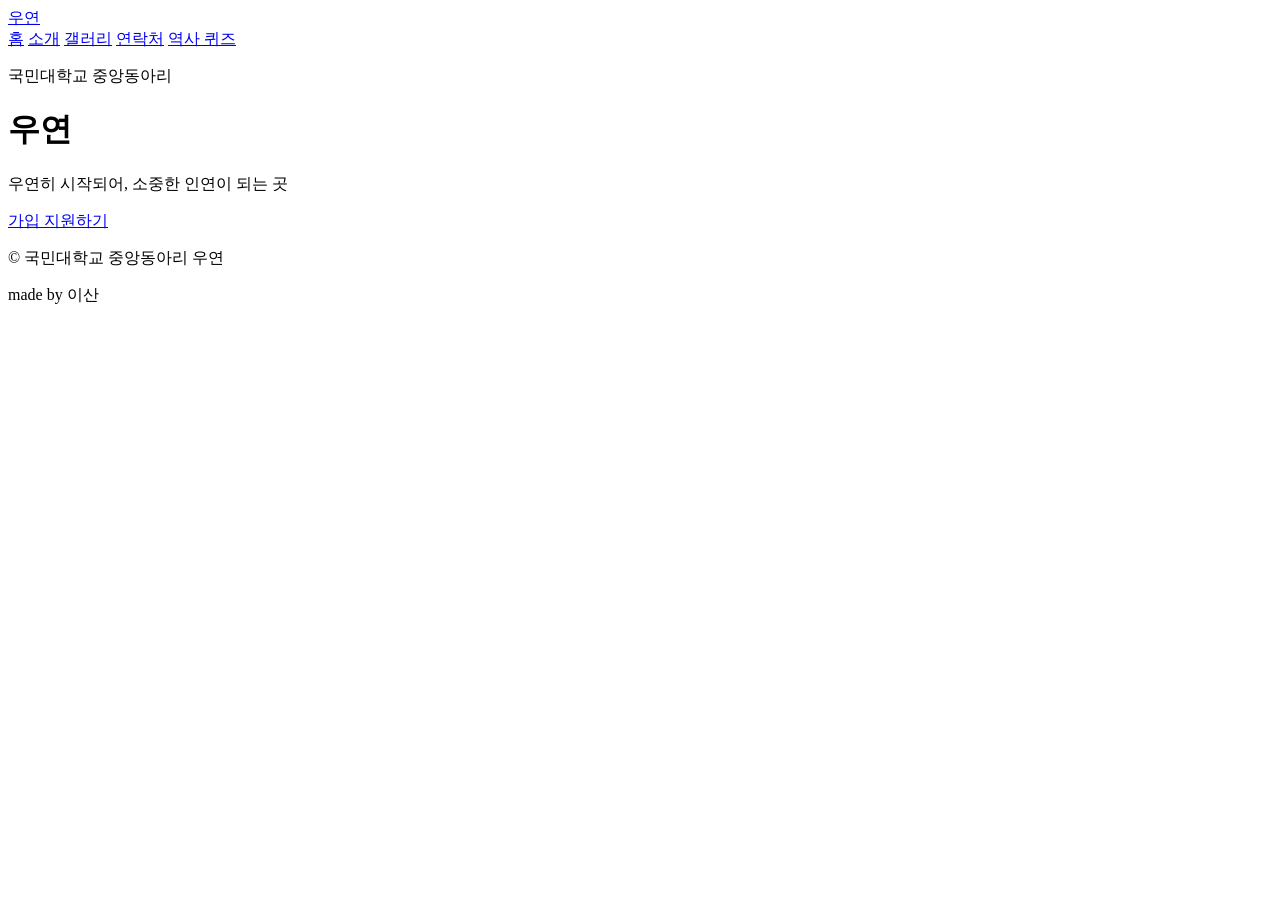
==== index.html @ 18506ddc "Add files via upload" ====
<!DOCTYPE html>
<html lang="ko">
<head>
  <!-- 한글이 깨지지 않게 하는 설정 -->
  <meta charset="UTF-8">
  <!-- 휴대폰에서도 화면 크기에 맞게 보이게 하는 설정 -->
  <meta name="viewport" content="width=device-width, initial-scale=1.0">
  <!-- 브라우저 탭에 보이는 제목 -->
  <title>우연 | 국민대학교 중앙동아리</title>
  <!-- 글꼴 불러오기 (Noto Sans KR) -->
  <link href="https://fonts.googleapis.com/css2?family=Noto+Sans+KR:wght@400;700;900&display=swap" rel="stylesheet">
  <!-- 디자인 파일 연결 -->
  <link rel="stylesheet" href="css/style.css">
</head>
<body>

  <!-- ===== 상단 메뉴 ===== -->
  <header class="header">
    <a href="index.html" class="logo">우연</a>
    <nav class="nav">
      <a href="index.html">홈</a>
      <a href="about.html">소개</a> 
      <a href="gallery.html">갤러리</a>
      <a href="contact.html">연락처</a>
      <a href="quiz.html">역사 퀴즈</a>
    </nav>
  </header>

  <!-- ===== 메인 화면 (대표 사진 + 소개 + 버튼) ===== -->
  <main class="hero">
    <div class="hero-content">
      <p class="hero-sub">국민대학교 중앙동아리</p>
      <h1 class="hero-title">우연</h1>
      <!-- ▼ 여기 한 줄 소개를 원하는 문장으로 바꾸세요 -->
      <p class="hero-desc">우연히 시작되어, 소중한 인연이 되는 곳</p>
      <!-- ▼ href="#" 자리에 구글폼 지원 링크를 넣으세요 -->
      <a href="#" class="btn" target="_blank">가입 지원하기</a>
    </div>
  </main>

    <!-- ===== 맨 아래 ===== -->
  <footer class="footer">
    <p>© 국민대학교 중앙동아리 우연</p>
    <p class="credit">made by 이산</p>
  </footer>

</body>
</html>
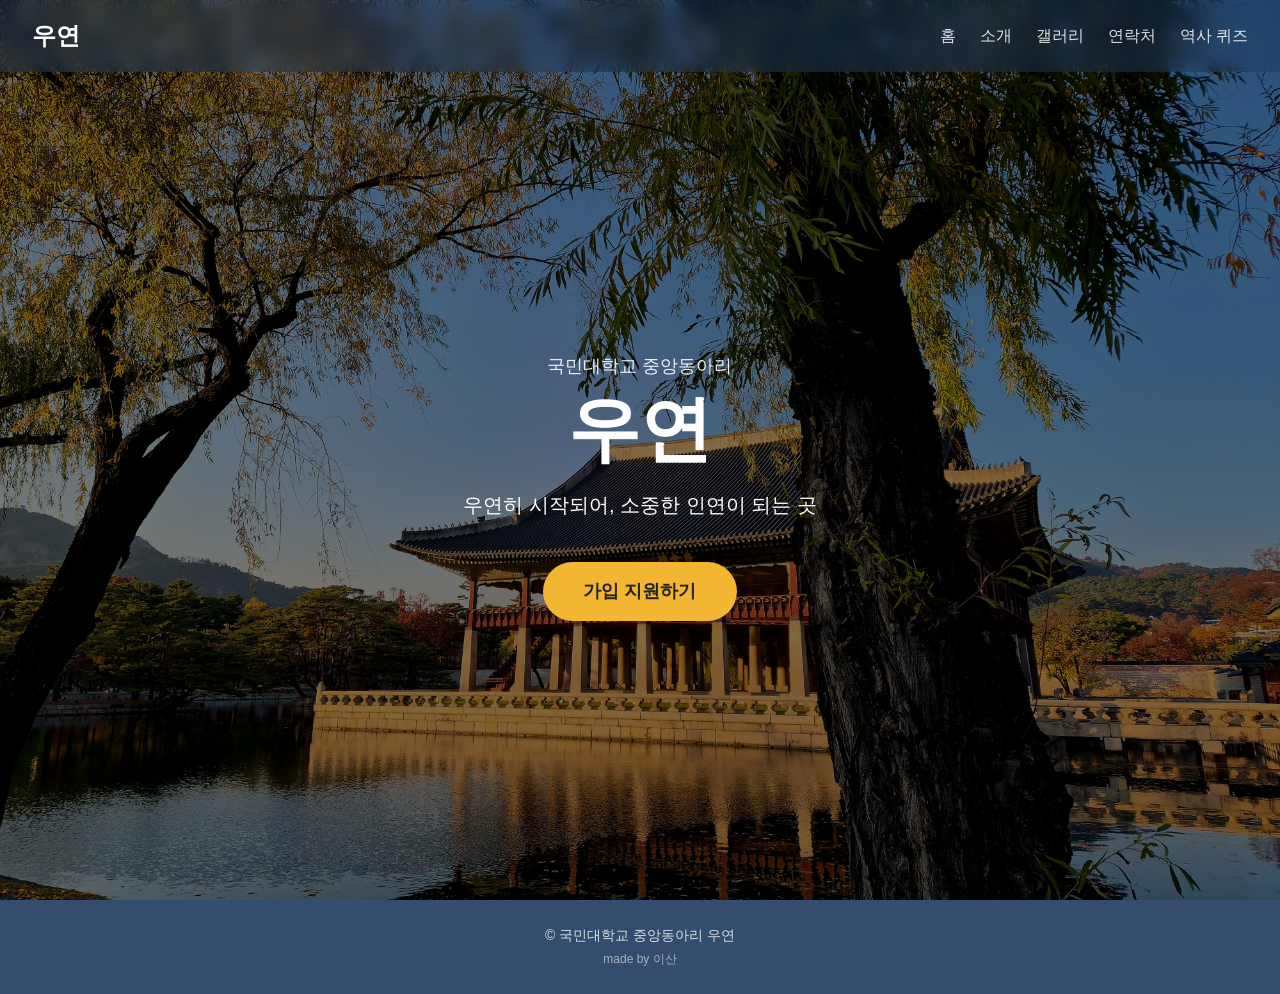
==== commit c65e12f4: "신청 버튼 후 마감" ====
--- a/index.html
+++ b/index.html
@@ -34,7 +34,7 @@
       <!-- ▼ 여기 한 줄 소개를 원하는 문장으로 바꾸세요 -->
       <p class="hero-desc">우연히 시작되어, 소중한 인연이 되는 곳</p>
       <!-- ▼ href="#" 자리에 구글폼 지원 링크를 넣으세요 -->
-      <a href="#" class="btn" target="_blank">가입 지원하기</a>
+      <a href="closed.html" class="btn">가입 지원하기</a>
     </div>
   </main>
 
--- a/css/style.css
+++ b/css/style.css
@@ -0,0 +1,882 @@
+/* =========================================
+   기본 설정
+   ========================================= */
+* {
+  margin: 0;
+  padding: 0;
+  box-sizing: border-box;
+}
+
+/* ▼ 사이트 색상과 크기: 여기 값만 바꾸면 전체가 바뀝니다 */
+:root {
+  --main-color: #1e3a5f;       /* 진한 남색 (사진 없을 때 배경) */
+  --point-color: #f2b632;      /* 버튼 노란색 */
+  --wood-color: 30, 58, 95;    /* 남색 (이전 파란색) */
+  --paper-color: #faf6ef;      /* 한지 느낌 미색 */
+  --header-h: 72px;            /* 상단 메뉴 높이 */
+}
+
+body {
+  font-family: 'Noto Sans KR', sans-serif;
+  color: #222;
+  background: #fff;
+  line-height: 1.7;            /* 줄 간격 */
+}
+
+a {
+  text-decoration: none;
+  color: inherit;
+}
+
+/* =========================================
+   상단 메뉴 (모든 페이지 공통)
+   ========================================= */
+.header {
+  position: fixed;
+  top: 0;
+  width: 100%;
+  height: var(--header-h);
+  display: flex;
+  justify-content: space-between;
+  align-items: center;
+  padding: 0 32px;
+  background: rgba(var(--wood-color), 0.45);
+  backdrop-filter: blur(8px);
+  color: #fff;
+  z-index: 10;
+}
+
+.logo {
+  font-size: 24px;
+  font-weight: 900;
+}
+
+.nav {
+  display: flex;
+  gap: 24px;
+}
+
+.nav a {
+  font-size: 16px;
+  opacity: 0.85;
+}
+
+.nav a:hover,
+.nav a.active {
+  opacity: 1;
+  color: var(--point-color);
+  font-weight: 700;
+}
+
+/* =========================================
+   메인 화면 (index.html)
+   ========================================= */
+.hero {
+  min-height: 100vh;
+  display: flex;
+  justify-content: center;
+  align-items: center;
+  text-align: center;
+  color: #fff;
+  padding: calc(var(--header-h) + 40px) 20px 40px;
+  background:
+    linear-gradient(rgba(0, 0, 0, 0.5), rgba(0, 0, 0, 0.5)),
+    url("../images/main.jpg") center / cover no-repeat,
+    var(--main-color);
+}
+
+.hero-sub {
+  font-size: 18px;
+  margin-bottom: 4px;
+  opacity: 0.9;
+}
+
+.hero-title {
+  font-size: 72px;
+  font-weight: 900;
+  line-height: 1.2;
+  margin-bottom: 16px;
+}
+
+.hero-desc {
+  font-size: 20px;
+  margin-bottom: 40px;
+}
+
+/* =========================================
+   가입 버튼 (모든 페이지 공통)
+   ========================================= */
+.btn {
+  display: inline-block;
+  padding: 14px 40px;
+  background: var(--point-color);
+  color: #222;
+  font-size: 18px;
+  font-weight: 700;
+  border-radius: 50px;
+  transition: transform 0.2s, box-shadow 0.2s;
+}
+
+.btn:hover {
+  transform: scale(1.05);
+  box-shadow: 0 6px 20px rgba(242, 182, 50, 0.4);
+}
+
+/* =========================================
+   하위 페이지 제목 배너 (소개, 갤러리 등)
+   ========================================= */
+.page-banner {
+  min-height: 420px;
+  display: flex;
+  flex-direction: column;
+  justify-content: center;
+  align-items: center;
+  text-align: center;
+  color: #fff;
+  /* 위쪽은 메뉴 높이만큼 비워서 글자가 메뉴에 가리지 않게 */
+  padding: calc(var(--header-h) + 40px) 20px 60px;
+  /* 대표 사진 + 위는 어둡게, 아래는 나무색으로 */
+  background:
+    linear-gradient(
+      to bottom,
+      rgba(0, 0, 0, 0.55),
+      rgba(var(--wood-color), 0.55)
+    ),
+    url("../images/main.jpg") center / cover no-repeat,
+    var(--main-color);
+}
+
+.page-banner h1 {
+  font-size: 48px;
+  font-weight: 900;
+  line-height: 1.3;
+  margin-bottom: 12px;
+  text-shadow: 0 2px 12px rgba(0, 0, 0, 0.4);
+}
+
+.page-banner p {
+  font-size: 18px;
+  opacity: 0.95;
+}
+
+/* =========================================
+   공통 구역
+   ========================================= */
+.section {
+  padding: 100px 20px;
+  max-width: 1000px;
+  margin: 0 auto;
+  text-align: center;
+}
+
+/* 미색 배경 구역 (화면 끝까지 꽉 차게) */
+.section-gray {
+  max-width: none;
+  background: var(--paper-color);
+}
+
+.section-title {
+  font-size: 32px;
+  font-weight: 900;
+  margin-bottom: 40px;
+  color: rgb(var(--wood-color));
+}
+
+/* 제목 아래 짧은 노란 밑줄 */
+.section-title::after {
+  content: "";
+  display: block;
+  width: 48px;
+  height: 4px;
+  margin: 14px auto 0;
+  border-radius: 2px;
+  background: var(--point-color);
+}
+
+.section-text {
+  font-size: 18px;
+  line-height: 2;
+  color: #444;
+}
+
+/* =========================================
+   활동 카드
+   ========================================= */
+.cards {
+  display: grid;
+  grid-template-columns: repeat(auto-fit, minmax(210px, 1fr));
+  gap: 28px;
+  max-width: 1000px;
+  margin: 0 auto;
+}
+
+.card {
+  background: #fff;
+  padding: 40px 24px;
+  border-radius: 18px;
+  border-top: 4px solid rgb(var(--wood-color));
+  box-shadow: 0 6px 20px rgba(0, 0, 0, 0.06);
+  transition: transform 0.2s, box-shadow 0.2s;
+}
+
+.card:hover {
+  transform: translateY(-6px);
+  box-shadow: 0 12px 28px rgba(0, 0, 0, 0.1);
+}
+
+.card-icon {
+  font-size: 44px;
+  margin-bottom: 16px;
+}
+
+.card h3 {
+  font-size: 20px;
+  margin-bottom: 12px;
+}
+
+.card p {
+  font-size: 15px;
+  line-height: 1.8;
+  color: #555;
+}
+
+/* 활동 안내 문구 */
+.notice {
+  margin-top: 40px;
+  font-size: 16px;
+  color: rgb(var(--wood-color));
+  font-weight: 700;
+}
+
+/* =========================================
+   연혁 (세로 타임라인)
+   ========================================= */
+.timeline {
+  list-style: none;
+  max-width: 560px;
+  margin: 0 auto;
+  text-align: left;
+  border-left: 3px solid rgba(var(--wood-color), 0.4);
+}
+
+.timeline li {
+  position: relative;
+  padding: 0 0 40px 32px;
+}
+
+.timeline li:last-child {
+  padding-bottom: 0;
+}
+
+/* 선 위의 동그라미 */
+.timeline li::before {
+  content: "";
+  position: absolute;
+  left: -10px;
+  top: 6px;
+  width: 17px;
+  height: 17px;
+  border-radius: 50%;
+  background: var(--point-color);
+  border: 3px solid #fff;
+  box-shadow: 0 0 0 2px rgb(var(--wood-color));
+}
+
+.timeline .year {
+  font-size: 22px;
+  font-weight: 900;
+  color: rgb(var(--wood-color));
+}
+
+.timeline p {
+  margin-top: 4px;
+  font-size: 16px;
+  color: #444;
+}
+
+/* =========================================
+   가입 유도 구역 (사진 배경)
+   ========================================= */
+.cta {
+  padding: 100px 20px;
+  text-align: center;
+  color: #fff;
+  background:
+    linear-gradient(rgba(var(--wood-color), 0.75), rgba(0, 0, 0, 0.7)),
+    url("../images/main.jpg") center / cover no-repeat,
+    var(--main-color);
+}
+
+.cta h2 {
+  font-size: 30px;
+  margin-bottom: 32px;
+}
+
+/* =========================================
+   맨 아래 (모든 페이지 공통)
+   ========================================= */
+.footer {
+  text-align: center;
+  padding: 24px 20px;
+  font-size: 14px;
+  line-height: 1.6;
+  background: rgba(var(--wood-color), 0.9);
+  color: rgba(255, 255, 255, 0.8);
+  .credit {
+  font-size: 12px;       /* 윗줄(14px)보다 작게 */
+  margin-top: 4px;       /* 윗줄과 살짝 띄우기 */
+  opacity: 0.7;          /* 조금 더 흐리게 */
+}
+}
+
+.credit {
+  font-size: 12px;
+  margin-top: 4px;
+  opacity: 0.7;
+}
+
+/* =========================================
+   휴대폰 화면 (폭 600px 이하)
+   ========================================= */
+@media (max-width: 600px) {
+  :root {
+    --header-h: 96px;          /* 메뉴가 두 줄이 되므로 더 높게 */
+  }
+  .header {
+    flex-direction: column;
+    justify-content: center;
+    gap: 6px;
+    padding: 0 16px;
+  }
+  .nav {
+    gap: 14px;
+  }
+  .nav a {
+    font-size: 14px;
+  }
+  .hero-title {
+    font-size: 52px;
+  }
+  .hero-desc {
+    font-size: 17px;
+  }
+  .page-banner {
+    min-height: 320px;
+  }
+  .page-banner h1 {
+    font-size: 34px;
+  }
+  .section {
+    padding: 64px 16px;
+  }
+  .section-title {
+    font-size: 26px;
+  }
+  .section-text {
+    font-size: 16px;
+  }
+}
+
+/* =========================================
+   갤러리 (gallery.html)
+   ========================================= */
+
+/* 학기 선택 버튼 */
+.tabs {
+  display: flex;
+  justify-content: center;
+  flex-wrap: wrap;
+  gap: 12px;
+  margin-bottom: 56px;
+}
+
+.tab {
+  padding: 12px 28px;
+  font-family: inherit;
+  font-size: 16px;
+  font-weight: 700;
+  border: 2px solid rgb(var(--wood-color));
+  border-radius: 50px;
+  background: #fff;
+  color: rgb(var(--wood-color));
+  cursor: pointer;
+  transition: background 0.2s, color 0.2s;
+}
+
+.tab:hover {
+  background: rgba(var(--wood-color), 0.08);
+}
+
+.tab.active {
+  background: rgb(var(--wood-color));
+  color: #fff;
+}
+
+/* 학기 구역: 선택된 것만 보이기 */
+.semester {
+  display: none;
+}
+
+.semester.active {
+  display: block;
+}
+
+/* 행사 묶음 */
+.event {
+  margin-bottom: 64px;
+  text-align: left;
+}
+
+.event:last-child {
+  margin-bottom: 0;
+}
+
+.event-title {
+  font-size: 22px;
+  margin-bottom: 20px;
+  padding-bottom: 10px;
+  border-bottom: 2px solid rgba(var(--wood-color), 0.15);
+}
+
+.event-title span {
+  margin-left: 8px;
+  font-size: 15px;
+  font-weight: 400;
+  color: #888;
+}
+
+/* 사진 바둑판 */
+.photos {
+  display: grid;
+  grid-template-columns: repeat(auto-fill, minmax(260px, 1fr));
+  gap: 20px;
+}
+
+.photo {
+  border-radius: 14px;
+  overflow: hidden;
+  background: #fff;
+  box-shadow: 0 4px 16px rgba(0, 0, 0, 0.06);
+}
+
+.photo img {
+  display: block;
+  width: 100%;
+  aspect-ratio: 4 / 3;        /* 사진 비율을 모두 같게 */
+  object-fit: cover;          /* 비율이 달라도 잘라서 꽉 채움 */
+  background: var(--paper-color);  /* 사진 없을 때 미색 */
+  cursor: zoom-in;
+  transition: transform 0.3s;
+}
+
+.photo:hover img {
+  transform: scale(1.05);
+}
+
+.photo figcaption {
+  padding: 12px 16px;
+  font-size: 15px;
+  color: #555;
+}
+
+/* 사진 크게 보기 창 */
+.lightbox {
+  display: none;
+  position: fixed;
+  inset: 0;                   /* 화면 전체 */
+  z-index: 100;
+  background: rgba(0, 0, 0, 0.85);
+  flex-direction: column;
+  justify-content: center;
+  align-items: center;
+  padding: 20px;
+  cursor: zoom-out;
+}
+
+.lightbox.open {
+  display: flex;
+}
+
+.lightbox img {
+  max-width: 90%;
+  max-height: 80vh;
+  border-radius: 8px;
+}
+
+.lightbox p {
+  margin-top: 16px;
+  color: #fff;
+  font-size: 16px;
+}
+
+/* =========================================
+   연락처 (contact.html)
+   ========================================= */
+
+/* 카드 3개 나란히 */
+.contact-cards {
+  display: flex;
+  flex-wrap: wrap;
+  justify-content: center;
+  gap: 28px;
+}
+
+.contact-card {
+  width: 280px;
+  padding: 40px 24px;
+  background: #fff;
+  border-radius: 18px;
+  border-top: 4px solid rgb(var(--wood-color));
+  box-shadow: 0 6px 20px rgba(0, 0, 0, 0.06);
+  transition: transform 0.2s, box-shadow 0.2s;
+}
+
+/* 링크 카드만 마우스 올리면 위로 */
+a.contact-card:hover {
+  transform: translateY(-6px);
+  box-shadow: 0 12px 28px rgba(0, 0, 0, 0.1);
+}
+
+/* 동그란 아이콘 */
+.contact-icon {
+  width: 72px;
+  height: 72px;
+  margin: 0 auto 18px;
+  display: flex;
+  justify-content: center;
+  align-items: center;
+  border-radius: 50%;
+  font-size: 32px;
+}
+
+.contact-icon.insta {
+  background: linear-gradient(45deg, #f9ce34, #ee2a7b, #6228d7);
+}
+
+.contact-icon.kakao {
+  background: #fee500;
+}
+
+.contact-icon.room {
+  background: rgba(var(--wood-color), 0.12);
+}
+
+.contact-card h3 {
+  font-size: 20px;
+  margin-bottom: 6px;
+}
+
+.contact-card p {
+  font-size: 15px;
+  color: #555;
+}
+
+.contact-link {
+  display: inline-block;
+  margin-top: 16px;
+  font-size: 15px;
+  font-weight: 700;
+  color: rgb(var(--wood-color));
+}
+
+.contact-sub {
+  display: inline-block;
+  margin-top: 16px;
+  font-size: 14px;
+  color: #888;
+}
+
+/* 지도 */
+.map {
+  max-width: 900px;
+  margin: 0 auto;
+  border-radius: 18px;
+  overflow: hidden;
+  box-shadow: 0 6px 20px rgba(0, 0, 0, 0.08);
+}
+
+.map iframe {
+  display: block;
+  width: 100%;
+  height: 400px;
+  border: 0;
+}
+
+.map-address {
+  margin-top: 20px;
+  font-size: 16px;
+  color: #555;
+}
+
+@media (max-width: 600px) {
+  .map iframe {
+    height: 280px;
+  }
+}
+
+/* =========================================
+   역사 퀴즈 (quiz.html)
+   ========================================= */
+.quiz-box {
+  max-width: 680px;
+  margin: 0 auto;
+  padding: 48px 40px;
+  background: #fff;
+  border-radius: 24px;
+  border-top: 5px solid rgb(var(--wood-color));
+  box-shadow: 0 8px 28px rgba(0, 0, 0, 0.08);
+}
+
+/* 화면 3개 중 하나만 보이기 */
+.quiz-screen {
+  display: none;
+}
+
+.quiz-screen.active {
+  display: block;
+}
+
+.quiz-emoji {
+  font-size: 64px;
+  margin-bottom: 8px;
+}
+
+.quiz-screen h2 {
+  font-size: 28px;
+  margin-bottom: 12px;
+  color: rgb(var(--wood-color));
+}
+
+.quiz-info {
+  font-size: 17px;
+  color: #555;
+}
+
+.quiz-btn {
+  margin-top: 32px;
+  border: none;
+  font-family: inherit;
+  cursor: pointer;
+}
+
+/* 진행 상황 */
+.quiz-top {
+  display: flex;
+  justify-content: space-between;
+  font-size: 15px;
+  font-weight: 700;
+  color: #888;
+  margin-bottom: 8px;
+}
+
+.progress-bar {
+  height: 8px;
+  background: var(--paper-color);
+  border-radius: 4px;
+  overflow: hidden;
+  margin-bottom: 36px;
+}
+
+.progress-fill {
+  height: 100%;
+  width: 0;
+  background: var(--point-color);
+  transition: width 0.4s;
+}
+
+/* 문제 */
+.question {
+  font-size: 22px !important;
+  line-height: 1.5;
+  text-align: left;
+  color: #222 !important;
+  margin-bottom: 24px !important;
+}
+
+/* 보기 버튼 */
+.options {
+  display: flex;
+  flex-direction: column;
+  gap: 12px;
+}
+
+.option {
+  padding: 16px 20px;
+  font-family: inherit;
+  font-size: 17px;
+  text-align: left;
+  background: #fff;
+  border: 2px solid #e5e5e5;
+  border-radius: 12px;
+  cursor: pointer;
+  transition: border-color 0.2s, background 0.2s;
+}
+
+.option:hover:not(:disabled) {
+  border-color: rgb(var(--wood-color));
+  background: rgba(var(--wood-color), 0.04);
+}
+
+.option:disabled {
+  cursor: default;
+}
+
+.option.correct {
+  border-color: #2e9d5b;
+  background: #e8f6ee;
+  font-weight: 700;
+}
+
+.option.wrong {
+  border-color: #d64545;
+  background: #fdecec;
+}
+
+/* 해설 */
+.explain {
+  display: none;
+  margin-top: 20px;
+  padding: 16px 20px;
+  border-radius: 12px;
+  text-align: left;
+  font-size: 15px;
+  line-height: 1.7;
+}
+
+.explain.show {
+  display: block;
+}
+
+.explain.right {
+  background: #e8f6ee;
+  color: #1f6b3f;
+}
+
+.explain.miss {
+  background: #fdecec;
+  color: #9b2c2c;
+}
+
+/* 다음 버튼은 답을 고른 뒤에만 */
+.next-btn {
+  display: none;
+}
+
+.next-btn.show {
+  display: inline-block;
+}
+
+/* 결과 */
+.result-score {
+  font-size: 22px;
+  color: #888;
+  margin: 8px 0 12px;
+}
+
+.result-score b {
+  font-size: 56px;
+  color: rgb(var(--wood-color));
+}
+
+.result-btns {
+  display: flex;
+  justify-content: center;
+  flex-wrap: wrap;
+  gap: 12px;
+}
+
+.retry-btn {
+  background: #fff;
+  border: 2px solid rgb(var(--wood-color));
+  color: rgb(var(--wood-color));
+}
+
+@media (max-width: 600px) {
+  .quiz-box {
+    padding: 32px 20px;
+  }
+  .question {
+    font-size: 19px !important;
+  }
+  .option {
+    font-size: 16px;
+    padding: 14px 16px;
+  }
+}
+
+/* =========================================
+   모집 마감 (closed.html)
+   ========================================= */
+.closed {
+  min-height: 100vh;
+  display: flex;
+  justify-content: center;
+  align-items: center;
+  padding: calc(var(--header-h) + 40px) 20px 60px;
+  background:
+    linear-gradient(rgba(0, 0, 0, 0.6), rgba(0, 0, 0, 0.6)),
+    url("../images/main.jpg") center / cover no-repeat,
+    var(--main-color);
+}
+
+.closed-box {
+  max-width: 560px;
+  width: 100%;
+  padding: 56px 32px;
+  text-align: center;
+  background: #fff;
+  border-radius: 24px;
+  border-top: 5px solid rgb(var(--wood-color));
+  box-shadow: 0 12px 40px rgba(0, 0, 0, 0.25);
+}
+
+.closed-emoji {
+  font-size: 64px;
+  margin-bottom: 12px;
+}
+
+.closed-box h1 {
+  font-size: 26px;
+  font-weight: 900;
+  line-height: 1.4;
+  color: rgb(var(--wood-color));
+  margin-bottom: 12px;
+}
+
+.closed-main {
+  font-size: 22px;
+  font-weight: 700;
+  margin-bottom: 20px;
+}
+
+.closed-sub {
+  font-size: 15px;
+  color: #666;
+}
+
+.closed-btns {
+  display: flex;
+  justify-content: center;
+  flex-wrap: wrap;
+  gap: 12px;
+  margin-top: 36px;
+}
+
+/* 테두리만 있는 버튼 */
+.btn-outline {
+  background: #fff;
+  border: 2px solid rgb(var(--wood-color));
+  color: rgb(var(--wood-color));
+}
+
+@media (max-width: 600px) {
+  .closed-box {
+    padding: 40px 20px;
+  }
+  .closed-box h1 {
+    font-size: 21px;
+  }
+  .closed-main {
+    font-size: 19px;
+  }
+}
